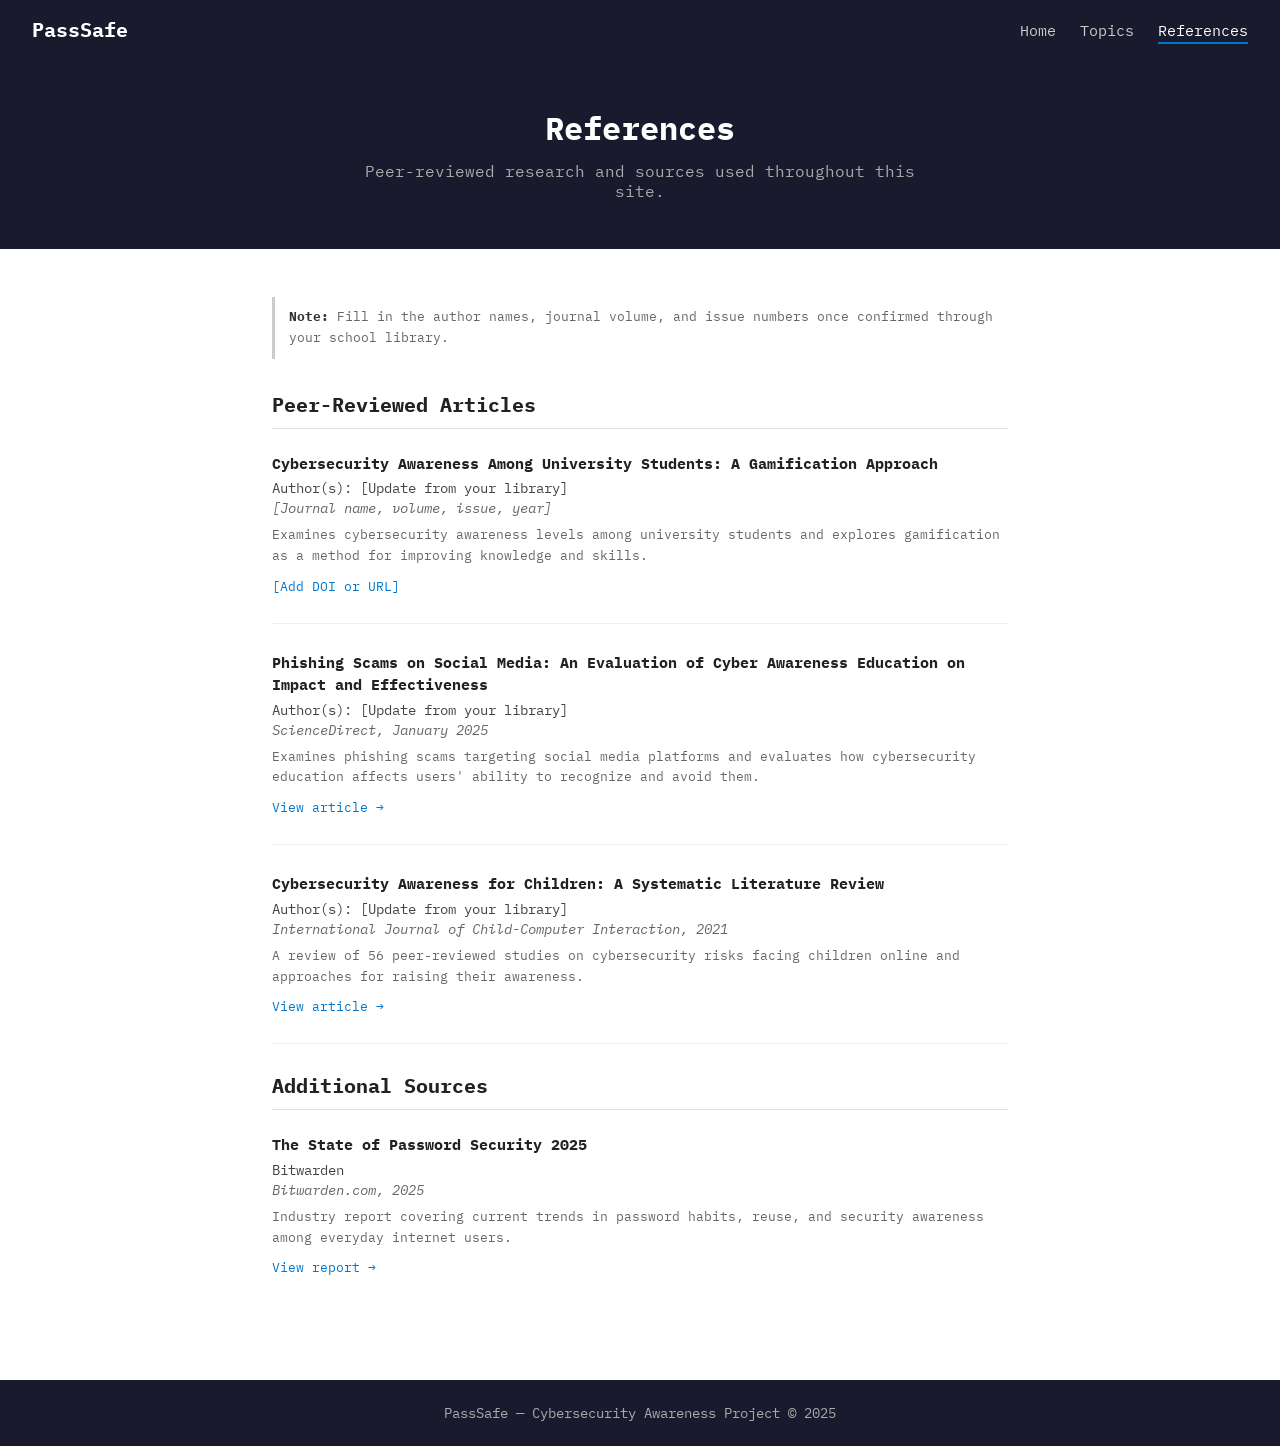
==== references.html @ 67e5fc2c "first commit" ====
<!DOCTYPE html>
<html lang="en">
<head>
  <meta charset="UTF-8" />
  <meta name="viewport" content="width=device-width, initial-scale=1.0" />
  <title>References - PassSafe</title>
  <link rel="stylesheet" href="style.css" />
</head>
<body>

  <nav>
    <a class="logo" href="index.html">PassSafe</a>
    <ul>
      <li><a href="index.html">Home</a></li>
      <li><a href="topics.html">Topics</a></li>
      <li><a href="references.html" class="active">References</a></li>
    </ul>
  </nav>

  <div class="page-header">
    <h1>References</h1>
    <p>Peer-reviewed research and sources used throughout this site.</p>
  </div>

  <main class="refs-main">

    <div class="notice">
      <strong>Note:</strong> Fill in the author names, journal volume, and issue numbers once confirmed through your school library.
    </div>

    <h2>Peer-Reviewed Articles</h2>

    <div class="reference-entry">
      <div class="ref-title">Cybersecurity Awareness Among University Students: A Gamification Approach</div>
      <div class="ref-authors">Author(s): [Update from your library]</div>
      <div class="ref-journal">[Journal name, volume, issue, year]</div>
      <div class="ref-note">Examines cybersecurity awareness levels among university students and explores gamification as a method for improving knowledge and skills.</div>
      <a class="ref-link" href="#">[Add DOI or URL]</a>
    </div>

    <div class="reference-entry">
      <div class="ref-title">Phishing Scams on Social Media: An Evaluation of Cyber Awareness Education on Impact and Effectiveness</div>
      <div class="ref-authors">Author(s): [Update from your library]</div>
      <div class="ref-journal">ScienceDirect, January 2025</div>
      <div class="ref-note">Examines phishing scams targeting social media platforms and evaluates how cybersecurity education affects users' ability to recognize and avoid them.</div>
      <a class="ref-link" href="https://www.sciencedirect.com/science/article/pii/S2949791425000016" target="_blank">View article &rarr;</a>
    </div>

    <div class="reference-entry">
      <div class="ref-title">Cybersecurity Awareness for Children: A Systematic Literature Review</div>
      <div class="ref-authors">Author(s): [Update from your library]</div>
      <div class="ref-journal">International Journal of Child-Computer Interaction, 2021</div>
      <div class="ref-note">A review of 56 peer-reviewed studies on cybersecurity risks facing children online and approaches for raising their awareness.</div>
      <a class="ref-link" href="https://www.sciencedirect.com/science/article/pii/S2212868921000581" target="_blank">View article &rarr;</a>
    </div>

    <h2>Additional Sources</h2>

    <div class="reference-entry">
      <div class="ref-title">The State of Password Security 2025</div>
      <div class="ref-authors">Bitwarden</div>
      <div class="ref-journal">Bitwarden.com, 2025</div>
      <div class="ref-note">Industry report covering current trends in password habits, reuse, and security awareness among everyday internet users.</div>
      <a class="ref-link" href="https://bitwarden.com/resources/the-state-of-password-security/" target="_blank">View report &rarr;</a>
    </div>

  </main>

  <footer>
    <p>PassSafe &mdash; Cybersecurity Awareness Project &copy; 2025</p>
  </footer>

  <script src="main.js"></script>
</body>
</html>
---- style.css ----
@import url('https://fonts.googleapis.com/css2?family=IBM+Plex+Mono:wght@400;500;700&display=swap');

* {
  margin: 0;
  padding: 0;
  box-sizing: border-box;
}

body {
  font-family: 'IBM Plex Mono', monospace;
  color: #222;
  background-color: #fff;
}

/* ── Navigation ── */
nav {
  background-color: #1a1a2e;
  padding: 16px 32px;
  display: flex;
  justify-content: space-between;
  align-items: center;
  position: sticky;
  top: 0;
  z-index: 100;
}

nav .logo {
  color: #fff;
  font-size: 20px;
  font-weight: bold;
  text-decoration: none;
}

nav ul {
  list-style: none;
  display: flex;
  gap: 24px;
}

nav ul a {
  color: #ccc;
  text-decoration: none;
  font-size: 15px;
}

nav ul a:hover { color: #fff; }
nav ul a.active { color: #fff; border-bottom: 2px solid #0077cc; padding-bottom: 2px; }

/* ── Hero ── */
.hero {
  background-color: #1a1a2e;
  color: #fff;
  text-align: center;
  padding: 100px 32px;
  position: relative;
  overflow: hidden;
}

.hero-canvas-wrap {
  position: absolute;
  top: 0; left: 0;
  width: 100%;
  height: 100%;
  pointer-events: none;
}

#canvas-particles {
  display: block;
}

.hero-content {
  position: relative;
  z-index: 2;
}

.hero h1 {
  font-size: 36px;
  margin-bottom: 16px;
}

.hero p {
  font-size: 18px;
  color: #aaa;
  max-width: 600px;
  margin: 0 auto 32px;
}

.hero-buttons {
  display: flex;
  gap: 16px;
  justify-content: center;
  flex-wrap: wrap;
}

.btn-primary {
  background-color: #0077cc;
  color: #fff;
  padding: 12px 24px;
  border-radius: 6px;
  text-decoration: none;
  font-size: 16px;
}

.btn-secondary {
  background-color: transparent;
  color: #fff;
  padding: 12px 24px;
  border-radius: 6px;
  text-decoration: none;
  font-size: 16px;
  border: 1px solid #555;
}

.btn-secondary:hover { border-color: #fff; }

/* ── Sections ── */
section {
  padding: 60px 32px;
  max-width: 800px;
  margin: 0 auto;
}

section h2 { font-size: 28px; margin-bottom: 16px; }
section p { font-size: 16px; line-height: 1.7; color: #444; margin-bottom: 14px; }

hr { border: none; border-top: 1px solid #eee; }

/* ── Clickable Quote ── */
.cite-quote {
  display: block;
  background-color: #f0f7ff;
  border-left: 3px solid #0077cc;
  border-radius: 0 6px 6px 0;
  padding: 12px 16px;
  margin-top: 16px;
  font-size: 14px;
  color: #0077cc;
  text-decoration: none;
  font-style: italic;
  transition: background-color 0.2s;
}

.cite-quote:hover { background-color: #daeeff; text-decoration: underline; }

.cite-quote span {
  font-style: normal;
  font-weight: bold;
  font-size: 12px;
  display: block;
  margin-top: 4px;
  color: #555;
}

/* ── Stat Grid ── */
.stat-grid {
  display: grid;
  grid-template-columns: repeat(auto-fit, minmax(180px, 1fr));
  gap: 16px;
  margin-top: 24px;
}

.stat-card {
  background: #f5f9ff;
  border: 1px solid #d0e8ff;
  border-radius: 8px;
  padding: 20px;
  text-align: center;
}

.stat-card .num { font-size: 28px; font-weight: bold; color: #0077cc; }
.stat-card .label { font-size: 13px; color: #555; margin-top: 6px; line-height: 1.5; }

/* ── Topics Preview ── */
.topics-preview {
  background-color: #f5f5f5;
  padding: 60px 32px;
}

.topics-preview-inner { max-width: 800px; margin: 0 auto; }
.topics-preview h2 { font-size: 28px; margin-bottom: 8px; }
.topics-preview p { font-size: 16px; color: #555; margin-bottom: 24px; }

.topic-chips { display: flex; flex-wrap: wrap; gap: 10px; margin-bottom: 28px; }

.chip {
  background: #fff;
  border: 1px solid #ddd;
  border-radius: 99px;
  padding: 7px 16px;
  font-size: 14px;
  color: #333;
}

.btn-topics {
  display: inline-block;
  background-color: #0077cc;
  color: #fff;
  padding: 12px 28px;
  border-radius: 6px;
  text-decoration: none;
  font-size: 16px;
}

/* ── Topics Page ── */
.page-header {
  background-color: #1a1a2e;
  color: #fff;
  padding: 48px 32px;
  text-align: center;
}

.page-header h1 { font-size: 32px; margin-bottom: 12px; }
.page-header p { font-size: 16px; color: #aaa; max-width: 560px; margin: 0 auto; }

.topics-main {
  max-width: 780px;
  margin: 48px auto;
  padding: 0 24px 64px;
}

.topicList { display: flex; flex-direction: column; gap: 12px; }

.listItem {
  background: #fff;
  border: 1px solid #e5e5e5;
  border-radius: 10px;
  padding: 20px 24px;
  cursor: pointer;
  transition: border-color 0.2s;
  overflow: hidden;
}

.listItem:hover { border-color: #0077cc; }
.listItem.expanded { border-color: #0077cc; border-width: 2px; }

.item-header {
  display: flex;
  align-items: center;
  gap: 14px;
}

.item-icon {
  width: 40px;
  height: 40px;
  border-radius: 8px;
  background-color: #e8f4fd;
  display: flex;
  align-items: center;
  justify-content: center;
  font-size: 20px;
  flex-shrink: 0;
}

.item-title { font-size: 17px; font-weight: bold; color: #1a1a2e; flex: 1; }

.item-arrow { font-size: 18px; color: #0077cc; transition: transform 0.3s; }
.listItem.expanded .item-arrow { transform: rotate(180deg); }

.item-body {
  display: none;
  margin-top: 16px;
  padding-top: 16px;
  border-top: 1px solid #eee;
}

.listItem.expanded .item-body { display: block; }

.item-body p { font-size: 15px; color: #444; line-height: 1.7; margin-bottom: 12px; }

.item-body ul { padding-left: 20px; margin-bottom: 12px; }
.item-body ul li { font-size: 15px; color: #444; line-height: 1.8; }

/* ── References Page ── */
.refs-main { max-width: 800px; margin: 0 auto; padding: 48px 32px; }

.refs-main h2 {
  font-size: 20px;
  margin-bottom: 24px;
  padding-bottom: 10px;
  border-bottom: 1px solid #ddd;
}

.reference-entry {
  margin-bottom: 28px;
  padding-bottom: 28px;
  border-bottom: 1px solid #eee;
}

.reference-entry:last-child { border-bottom: none; }

.ref-title { font-size: 15px; font-weight: bold; color: #222; margin-bottom: 4px; line-height: 1.5; }
.ref-authors { font-size: 14px; color: #444; margin-bottom: 2px; }
.ref-journal { font-size: 14px; color: #666; font-style: italic; margin-bottom: 8px; }
.ref-note { font-size: 13px; color: #666; line-height: 1.6; margin-bottom: 8px; }

.ref-link { font-size: 13px; color: #0077cc; text-decoration: none; }
.ref-link:hover { text-decoration: underline; }

.notice {
  border-left: 3px solid #ccc;
  padding: 10px 14px;
  margin-bottom: 32px;
  font-size: 13px;
  color: #666;
  line-height: 1.6;
}

.notice strong { color: #333; }

/* ── Footer ── */
footer {
  background-color: #1a1a2e;
  color: #aaa;
  text-align: center;
  padding: 24px;
  font-size: 14px;
}
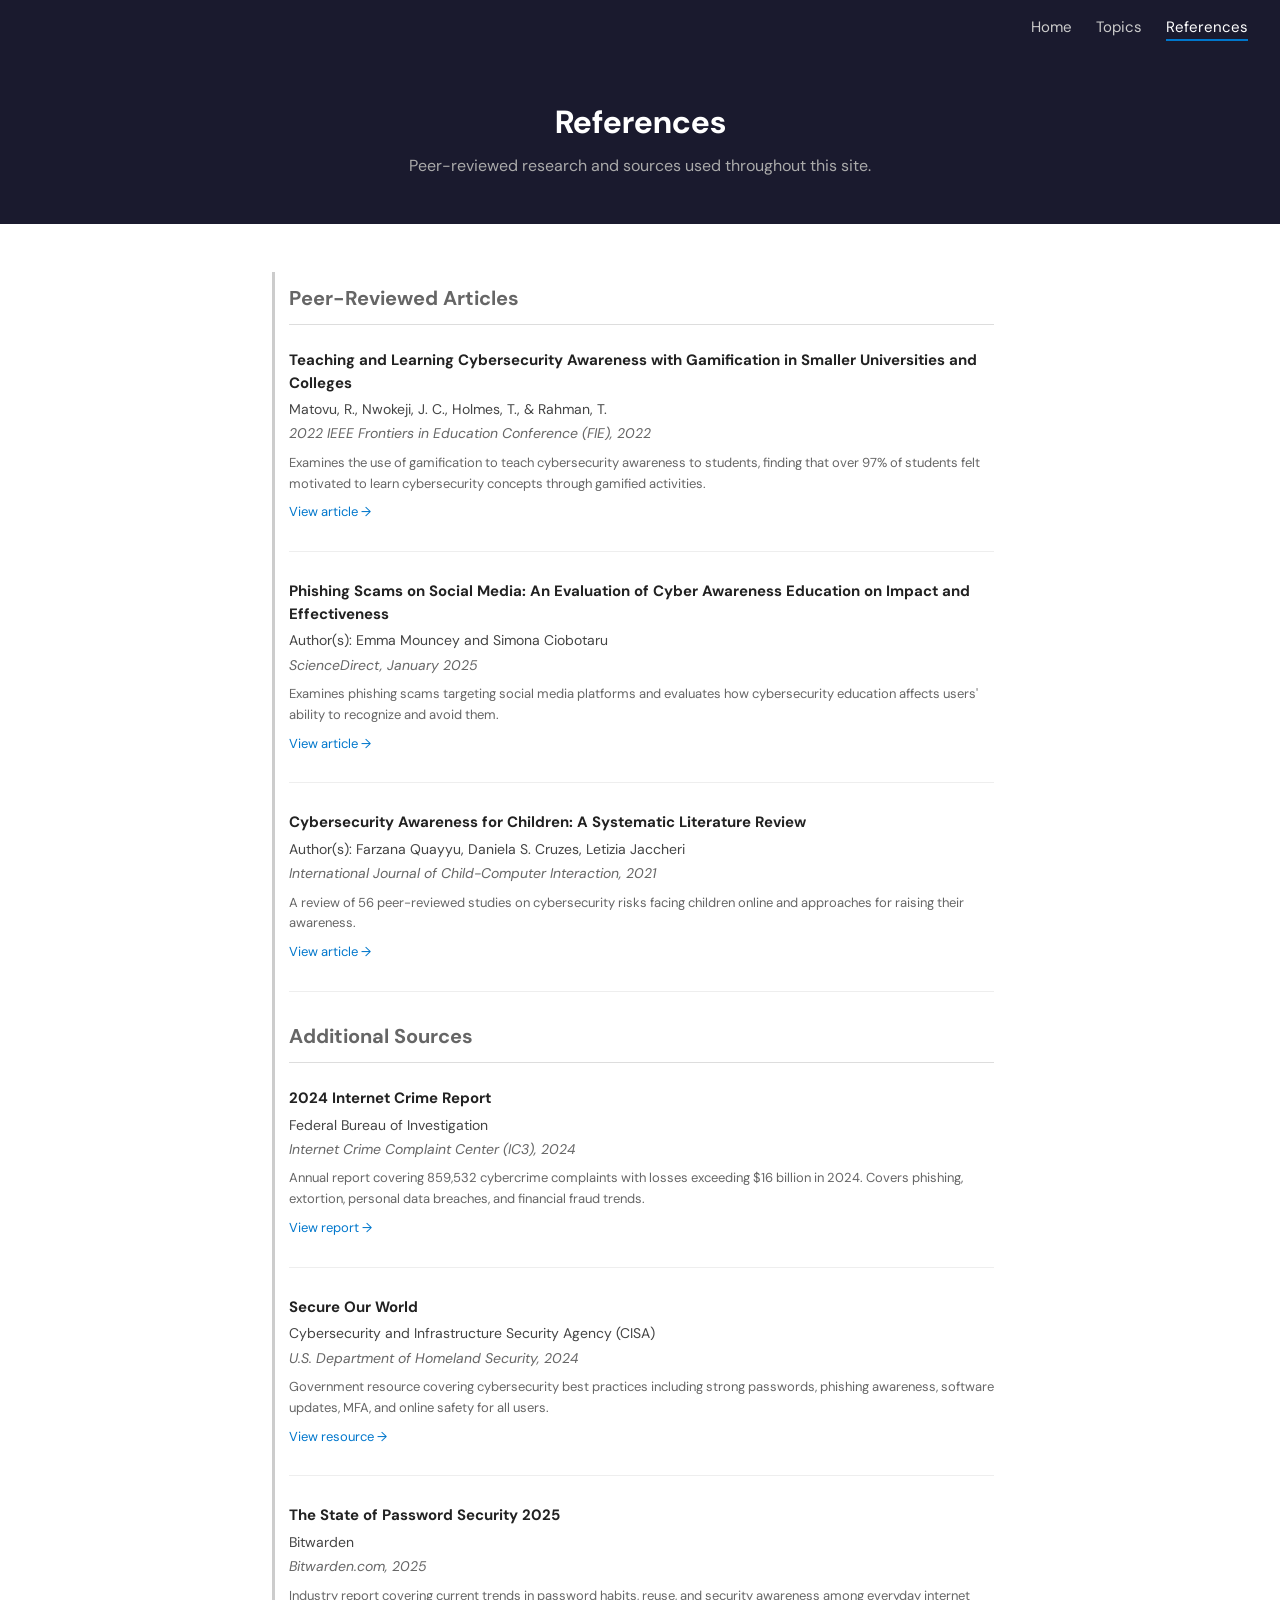
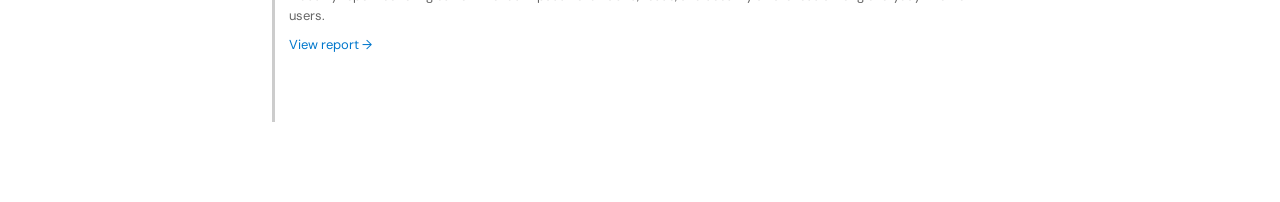
==== commit a7381009: "update references and topic content" ====
--- a/references.html
+++ b/references.html
@@ -3,13 +3,13 @@
 <head>
   <meta charset="UTF-8" />
   <meta name="viewport" content="width=device-width, initial-scale=1.0" />
-  <title>References - PassSafe</title>
+  <title>References</title>
   <link rel="stylesheet" href="style.css" />
 </head>
 <body>
 
   <nav>
-    <a class="logo" href="index.html">PassSafe</a>
+    <a class="logo" href="index.html"></a>
     <ul>
       <li><a href="index.html">Home</a></li>
       <li><a href="topics.html">Topics</a></li>
@@ -25,22 +25,25 @@
   <main class="refs-main">
 
     <div class="notice">
-      <strong>Note:</strong> Fill in the author names, journal volume, and issue numbers once confirmed through your school library.
-    </div>
+      
 
     <h2>Peer-Reviewed Articles</h2>
 
     <div class="reference-entry">
-      <div class="ref-title">Cybersecurity Awareness Among University Students: A Gamification Approach</div>
-      <div class="ref-authors">Author(s): [Update from your library]</div>
-      <div class="ref-journal">[Journal name, volume, issue, year]</div>
-      <div class="ref-note">Examines cybersecurity awareness levels among university students and explores gamification as a method for improving knowledge and skills.</div>
-      <a class="ref-link" href="#">[Add DOI or URL]</a>
-    </div>
+  <div class="ref-title">Teaching and Learning Cybersecurity Awareness with Gamification in Smaller Universities and Colleges</div>
+  <div class="ref-authors">Matovu, R., Nwokeji, J. C., Holmes, T., & Rahman, T.</div>
+  <div class="ref-journal">2022 IEEE Frontiers in Education Conference (FIE), 2022</div>
+  <div class="ref-note">
+    Examines the use of gamification to teach cybersecurity awareness to students, 
+    finding that over 97% of students felt motivated to learn cybersecurity concepts 
+    through gamified activities.
+  </div>
+  <a class="ref-link" href="https://doi.org/10.1109/FIE56618.2022.9962519" target="_blank">View article &rarr;</a>
+</div>
 
     <div class="reference-entry">
       <div class="ref-title">Phishing Scams on Social Media: An Evaluation of Cyber Awareness Education on Impact and Effectiveness</div>
-      <div class="ref-authors">Author(s): [Update from your library]</div>
+      <div class="ref-authors">Author(s): Emma Mouncey and Simona Ciobotaru</div>
       <div class="ref-journal">ScienceDirect, January 2025</div>
       <div class="ref-note">Examines phishing scams targeting social media platforms and evaluates how cybersecurity education affects users' ability to recognize and avoid them.</div>
       <a class="ref-link" href="https://www.sciencedirect.com/science/article/pii/S2949791425000016" target="_blank">View article &rarr;</a>
@@ -48,13 +51,35 @@
 
     <div class="reference-entry">
       <div class="ref-title">Cybersecurity Awareness for Children: A Systematic Literature Review</div>
-      <div class="ref-authors">Author(s): [Update from your library]</div>
+      <div class="ref-authors">Author(s): Farzana Quayyu, Daniela S. Cruzes, Letizia Jaccheri</div>
       <div class="ref-journal">International Journal of Child-Computer Interaction, 2021</div>
       <div class="ref-note">A review of 56 peer-reviewed studies on cybersecurity risks facing children online and approaches for raising their awareness.</div>
       <a class="ref-link" href="https://www.sciencedirect.com/science/article/pii/S2212868921000581" target="_blank">View article &rarr;</a>
     </div>
 
     <h2>Additional Sources</h2>
+
+    <div class="reference-entry">
+  <div class="ref-title">2024 Internet Crime Report</div>
+  <div class="ref-authors">Federal Bureau of Investigation</div>
+  <div class="ref-journal">Internet Crime Complaint Center (IC3), 2024</div>
+  <div class="ref-note">
+    Annual report covering 859,532 cybercrime complaints with losses exceeding $16 billion in 2024.
+    Covers phishing, extortion, personal data breaches, and financial fraud trends.
+  </div>
+  <a class="ref-link" href="https://www.ic3.gov/AnnualReport/Reports/2024_IC3Report.pdf" target="_blank">View report &rarr;</a>
+</div>
+
+<div class="reference-entry">
+  <div class="ref-title">Secure Our World</div>
+  <div class="ref-authors">Cybersecurity and Infrastructure Security Agency (CISA)</div>
+  <div class="ref-journal">U.S. Department of Homeland Security, 2024</div>
+  <div class="ref-note">
+    Government resource covering cybersecurity best practices including strong passwords,
+    phishing awareness, software updates, MFA, and online safety for all users.
+  </div>
+  <a class="ref-link" href="https://www.cisa.gov/secure-our-world" target="_blank">View resource &rarr;</a>
+</div>
 
     <div class="reference-entry">
       <div class="ref-title">The State of Password Security 2025</div>
@@ -66,9 +91,6 @@
 
   </main>
 
-  <footer>
-    <p>PassSafe &mdash; Cybersecurity Awareness Project &copy; 2025</p>
-  </footer>
 
   <script src="main.js"></script>
 </body>
--- a/style.css
+++ b/style.css
@@ -1,4 +1,4 @@
-@import url('https://fonts.googleapis.com/css2?family=IBM+Plex+Mono:wght@400;500;700&display=swap');
+@import url('https://fonts.googleapis.com/css2?family=DM+Sans:wght@400;500;700&display=swap');
 
 * {
   margin: 0;
@@ -7,7 +7,7 @@
 }
 
 body {
-  font-family: 'IBM Plex Mono', monospace;
+  font-family: 'DM Sans', sans-serif;
   color: #222;
   background-color: #fff;
 }
@@ -220,18 +220,17 @@
 
 .topicList { display: flex; flex-direction: column; gap: 12px; }
 
+/* Collapsed card */
 .listItem {
   background: #fff;
   border: 1px solid #e5e5e5;
   border-radius: 10px;
   padding: 20px 24px;
   cursor: pointer;
-  transition: border-color 0.2s;
-  overflow: hidden;
-}
-
-.listItem:hover { border-color: #0077cc; }
-.listItem.expanded { border-color: #0077cc; border-width: 2px; }
+  transition: border-color 0.2s, box-shadow 0.2s;
+}
+
+.listItem:hover { border-color: #0077cc; box-shadow: 0 2px 12px rgba(0,119,204,0.08); }
 
 .item-header {
   display: flex;
@@ -251,24 +250,111 @@
   flex-shrink: 0;
 }
 
-.item-title { font-size: 17px; font-weight: bold; color: #1a1a2e; flex: 1; }
-
+.item-title { font-size: 17px; font-weight: 700; color: #1a1a2e; flex: 1; }
 .item-arrow { font-size: 18px; color: #0077cc; transition: transform 0.3s; }
-.listItem.expanded .item-arrow { transform: rotate(180deg); }
-
-.item-body {
+
+/* ── Fullscreen overlay ── */
+.topic-overlay {
   display: none;
-  margin-top: 16px;
-  padding-top: 16px;
-  border-top: 1px solid #eee;
-}
-
-.listItem.expanded .item-body { display: block; }
-
-.item-body p { font-size: 15px; color: #444; line-height: 1.7; margin-bottom: 12px; }
-
-.item-body ul { padding-left: 20px; margin-bottom: 12px; }
-.item-body ul li { font-size: 15px; color: #444; line-height: 1.8; }
+  position: fixed;
+  inset: 0;
+  z-index: 200;
+  background: rgba(10, 15, 30, 0.55);
+  backdrop-filter: blur(3px);
+  align-items: center;
+  justify-content: center;
+  padding: 24px;
+}
+
+.topic-overlay.active { display: flex; }
+
+.overlay-card {
+  background: #fff;
+  border-radius: 16px;
+  width: 100%;
+  max-width: 1100px;
+  max-height: 92vh;
+  overflow-y: auto;
+  padding: 48px 56px;
+  position: relative;
+  animation: overlayIn 0.3s ease;
+}
+
+@keyframes overlayIn {
+  from { opacity: 0; transform: translateY(20px) scale(0.97); }
+  to   { opacity: 1; transform: translateY(0) scale(1); }
+}
+
+.overlay-close {
+  position: absolute;
+  top: 20px;
+  right: 24px;
+  font-size: 24px;
+  background: none;
+  border: none;
+  cursor: pointer;
+  color: #888;
+  line-height: 1;
+}
+
+.overlay-close:hover { color: #222; }
+
+.overlay-header {
+  display: flex;
+  align-items: center;
+  gap: 16px;
+  margin-bottom: 28px;
+}
+
+.overlay-icon {
+  width: 52px;
+  height: 52px;
+  border-radius: 12px;
+  background-color: #e8f4fd;
+  display: flex;
+  align-items: center;
+  justify-content: center;
+  font-size: 26px;
+  flex-shrink: 0;
+}
+
+.overlay-title { font-size: 24px; font-weight: 700; color: #1a1a2e; }
+
+.overlay-body {
+  display: grid;
+  grid-template-columns: 1fr 1fr;
+  gap: 32px;
+  align-items: start;
+}
+
+.overlay-body.no-image { grid-template-columns: 1fr; }
+
+.overlay-text p { font-size: 15px; color: #444; line-height: 1.75; margin-bottom: 14px; }
+.overlay-text ul { padding-left: 20px; margin-bottom: 14px; }
+.overlay-text ul li { font-size: 15px; color: #444; line-height: 1.8; margin-bottom: 4px; }
+
+.overlay-image img {
+  width: 100%;
+  border-radius: 10px;
+  object-fit: cover;
+}
+
+.overlay-image .img-placeholder {
+  width: 100%;
+  aspect-ratio: 4/3;
+  background: #f0f7ff;
+  border: 2px dashed #b0d4f1;
+  border-radius: 10px;
+  display: flex;
+  flex-direction: column;
+  align-items: center;
+  justify-content: center;
+  color: #88b8d8;
+  font-size: 13px;
+  gap: 8px;
+}
+
+.overlay-image .img-placeholder span { font-size: 32px; }
 
 /* ── References Page ── */
 .refs-main { max-width: 800px; margin: 0 auto; padding: 48px 32px; }
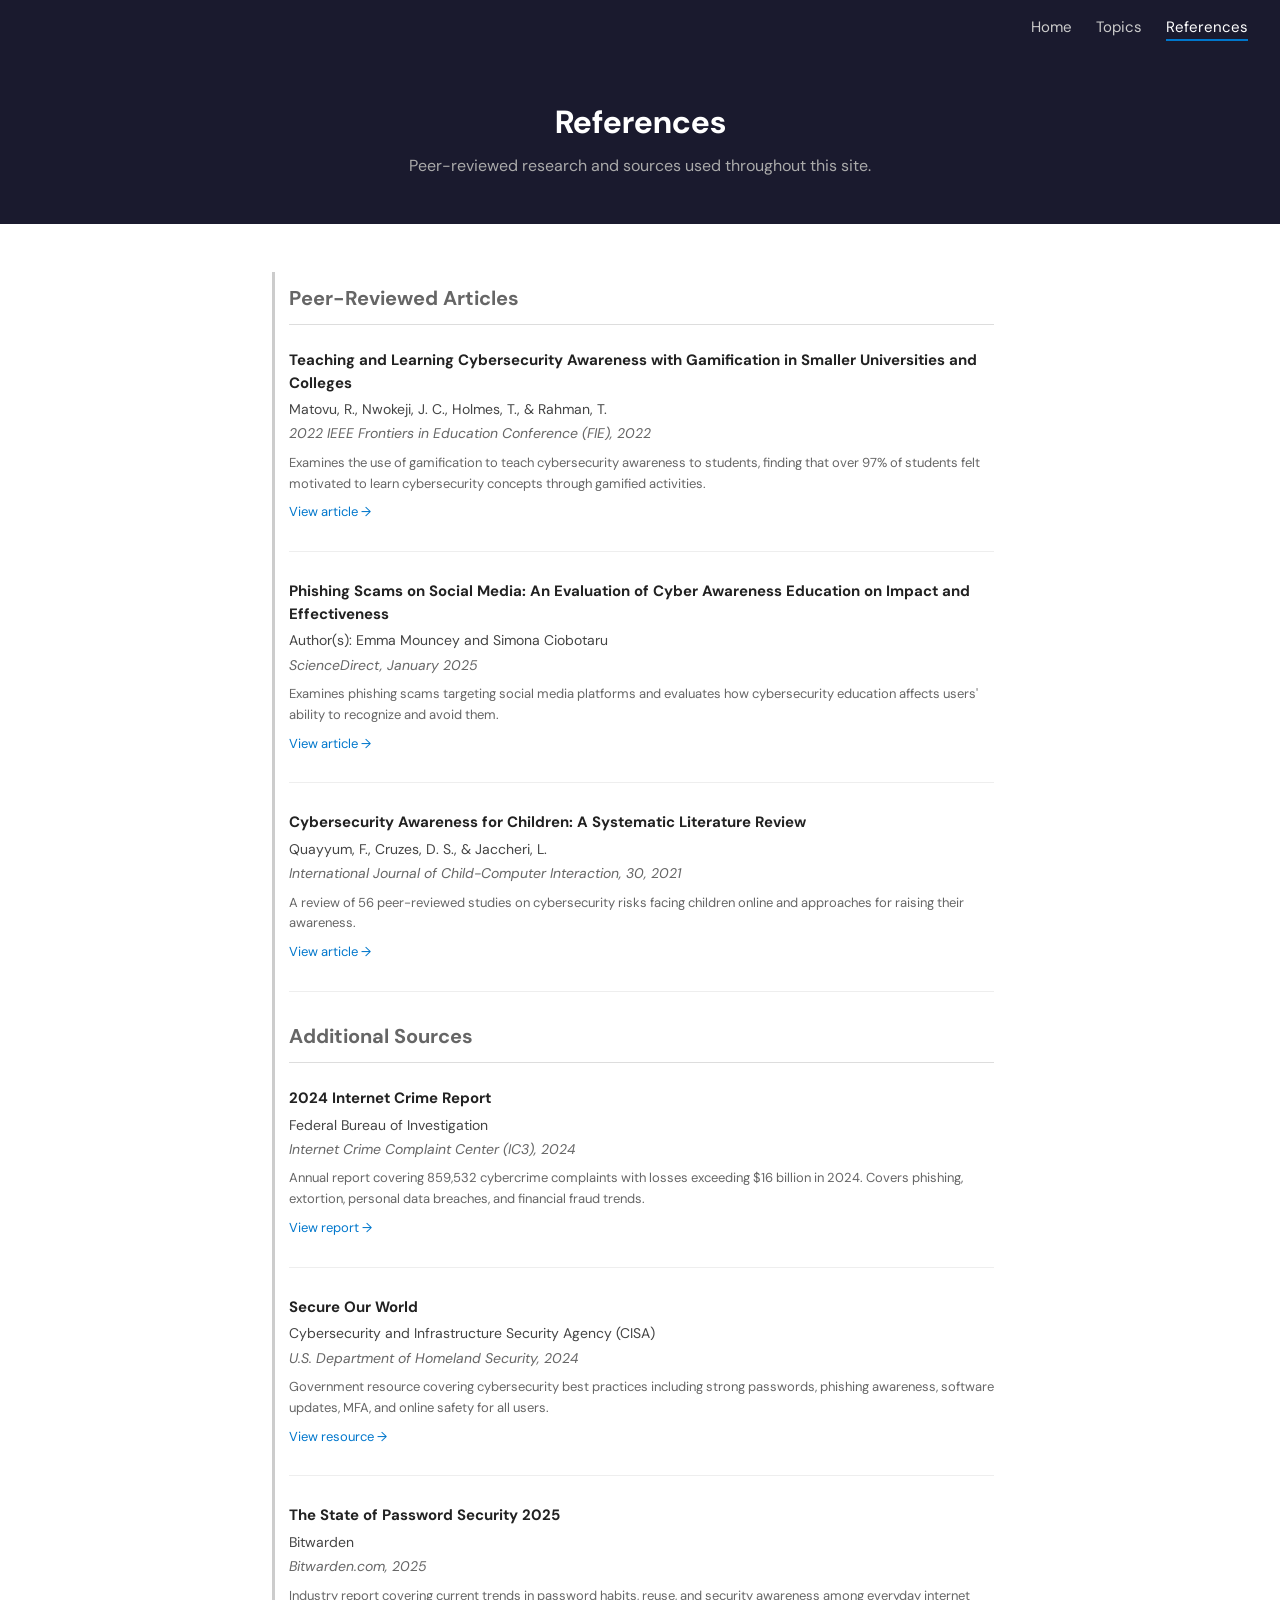
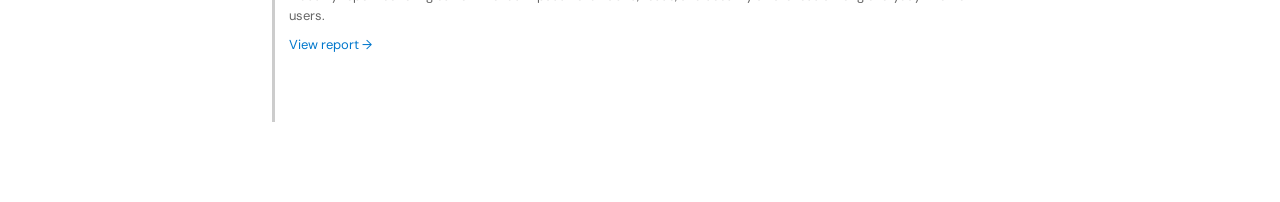
==== commit 4c87b79c: "last update" ====
--- a/references.html
+++ b/references.html
@@ -50,12 +50,12 @@
     </div>
 
     <div class="reference-entry">
-      <div class="ref-title">Cybersecurity Awareness for Children: A Systematic Literature Review</div>
-      <div class="ref-authors">Author(s): Farzana Quayyu, Daniela S. Cruzes, Letizia Jaccheri</div>
-      <div class="ref-journal">International Journal of Child-Computer Interaction, 2021</div>
-      <div class="ref-note">A review of 56 peer-reviewed studies on cybersecurity risks facing children online and approaches for raising their awareness.</div>
-      <a class="ref-link" href="https://www.sciencedirect.com/science/article/pii/S2212868921000581" target="_blank">View article &rarr;</a>
-    </div>
+  <div class="ref-title">Cybersecurity Awareness for Children: A Systematic Literature Review</div>
+  <div class="ref-authors">Quayyum, F., Cruzes, D. S., & Jaccheri, L.</div>
+  <div class="ref-journal">International Journal of Child-Computer Interaction, 30, 2021</div>
+  <div class="ref-note">A review of 56 peer-reviewed studies on cybersecurity risks facing children online and approaches for raising their awareness.</div>
+  <a class="ref-link" href="https://doi.org/10.1016/j.ijcci.2021.100343" target="_blank">View article &rarr;</a>
+</div>
 
     <h2>Additional Sources</h2>
 
